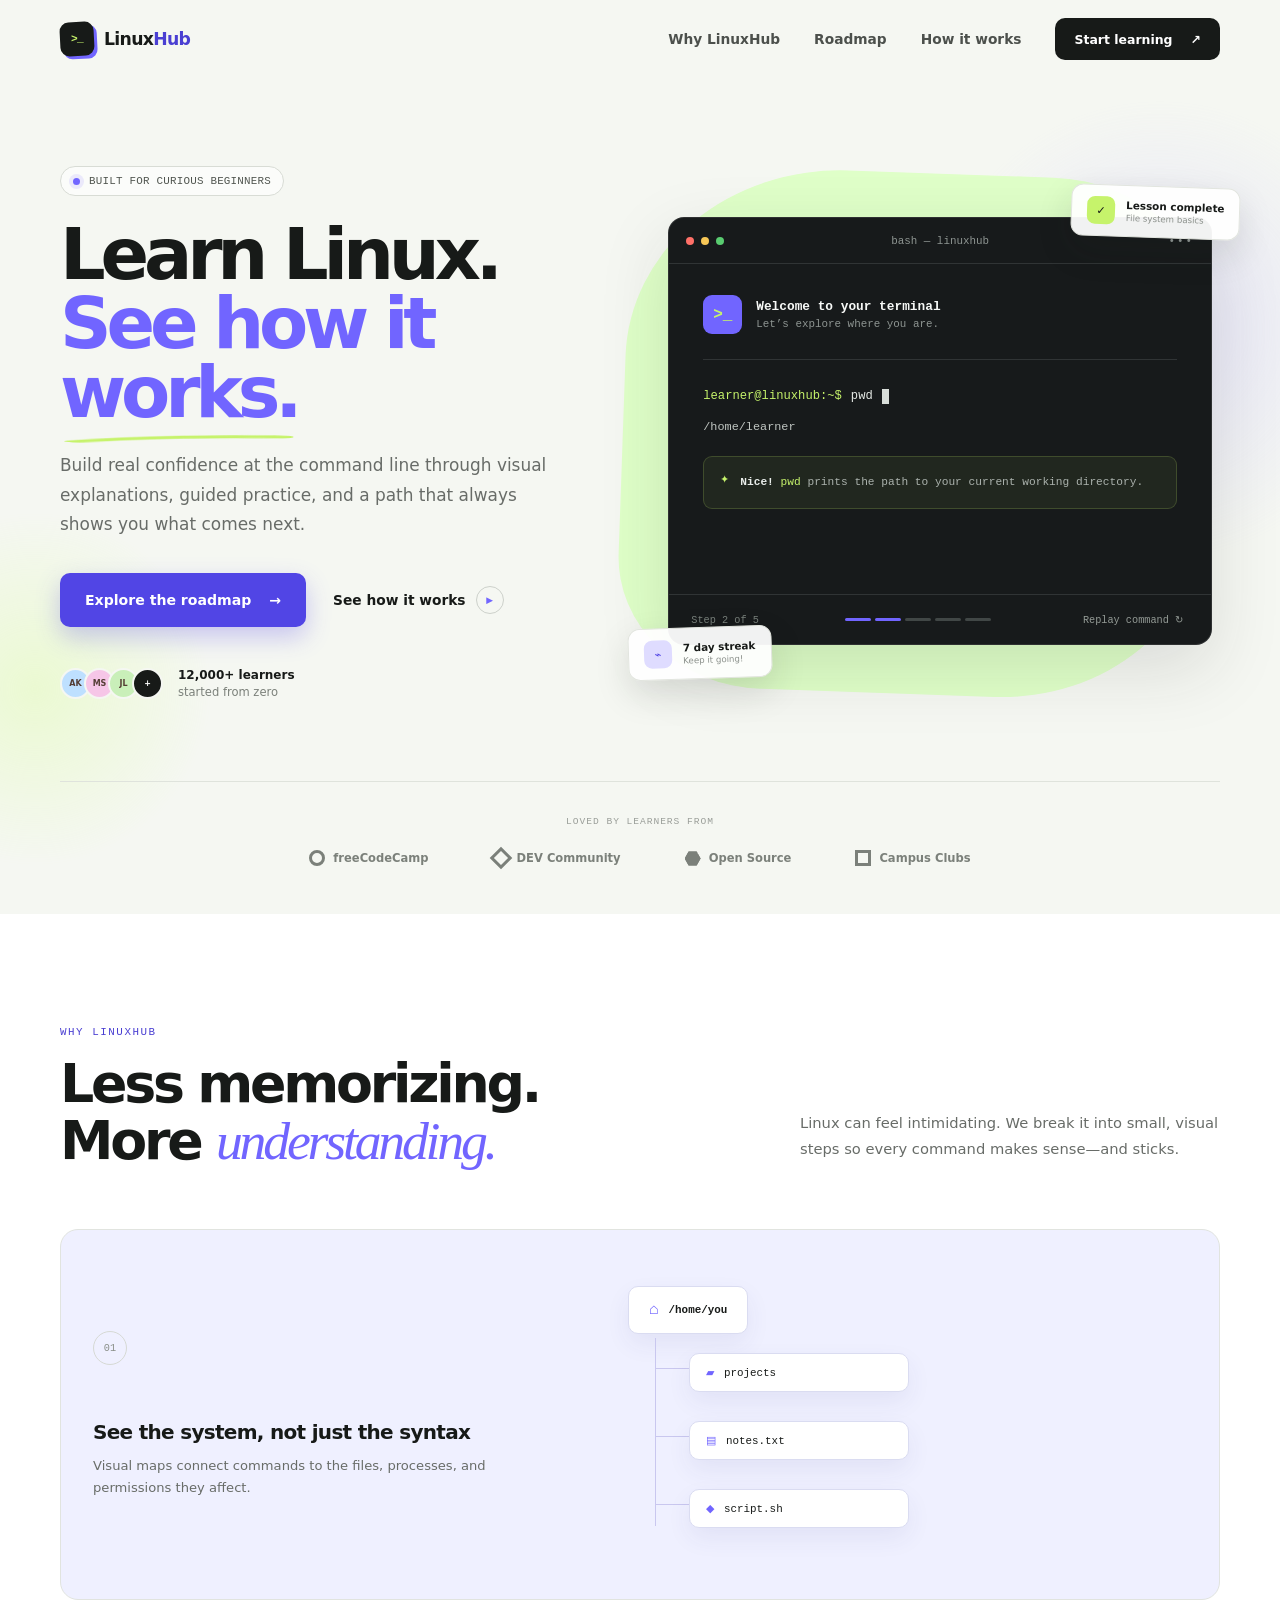
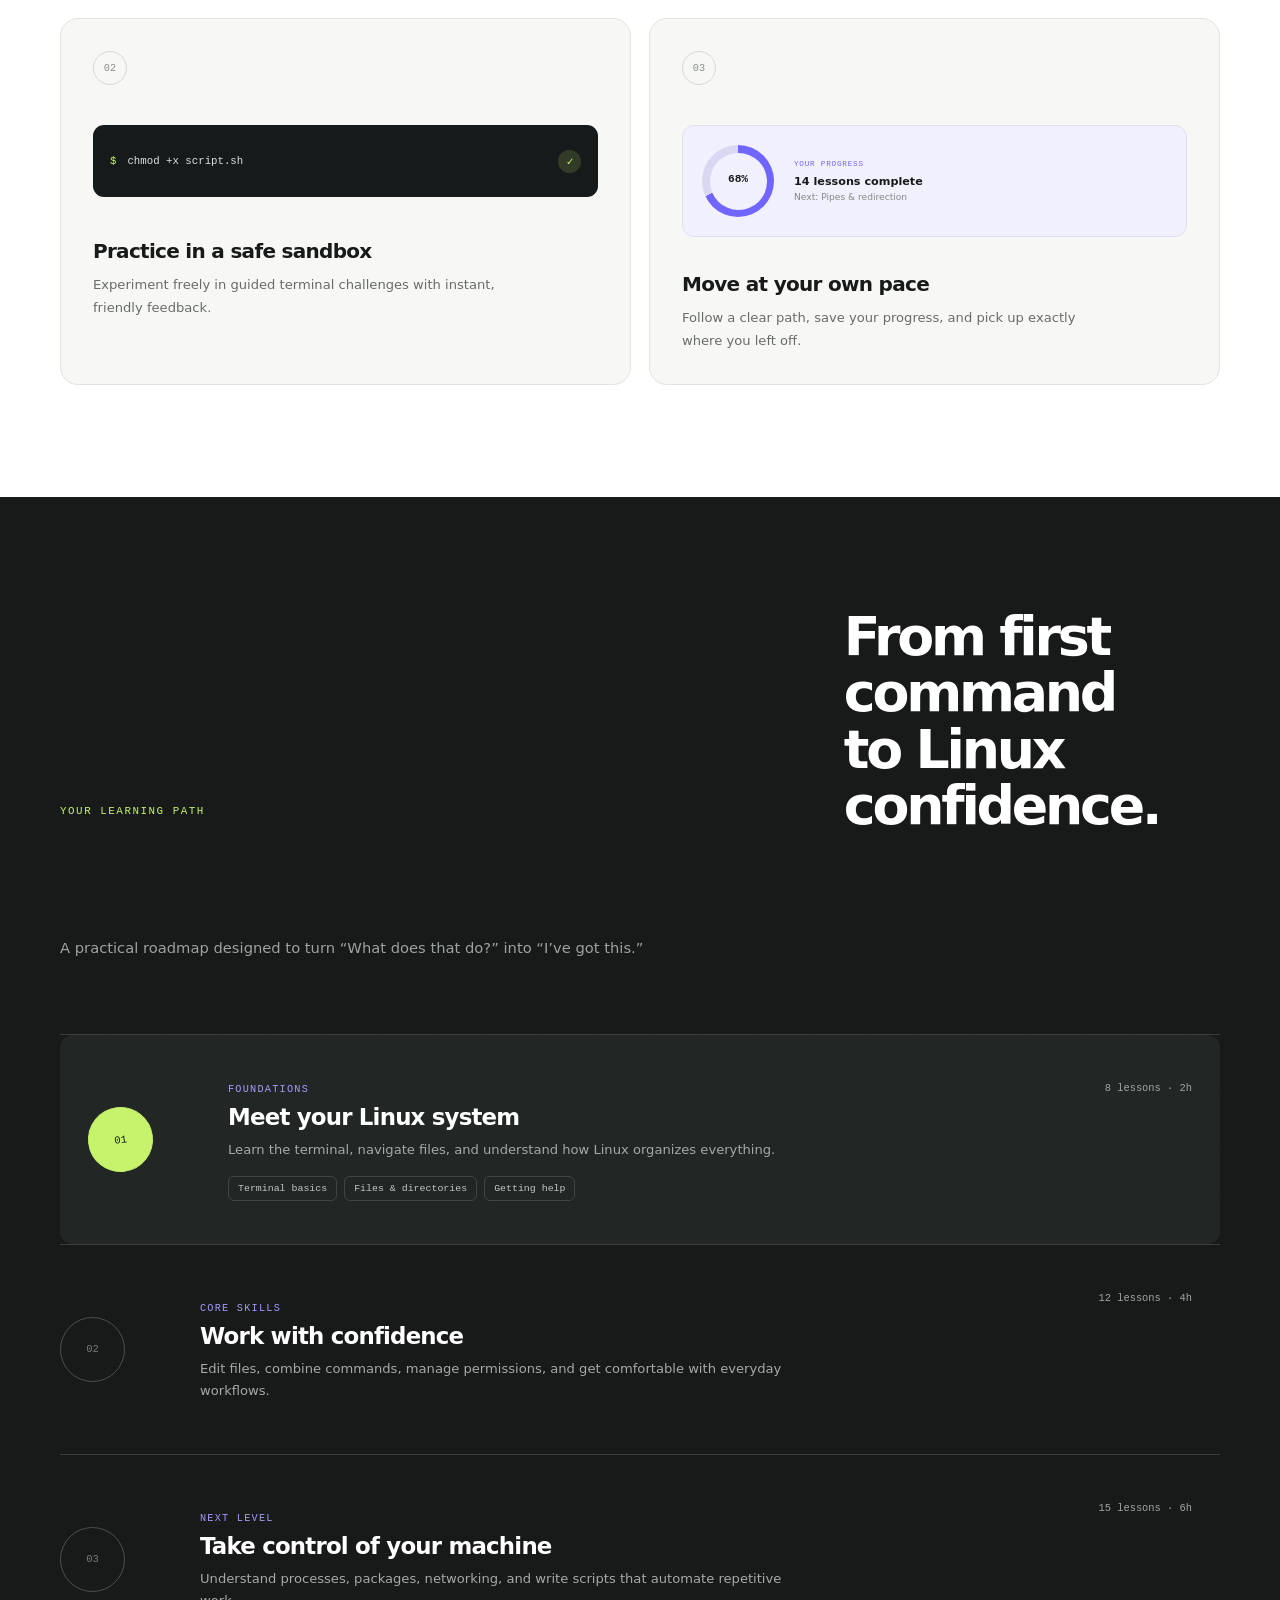
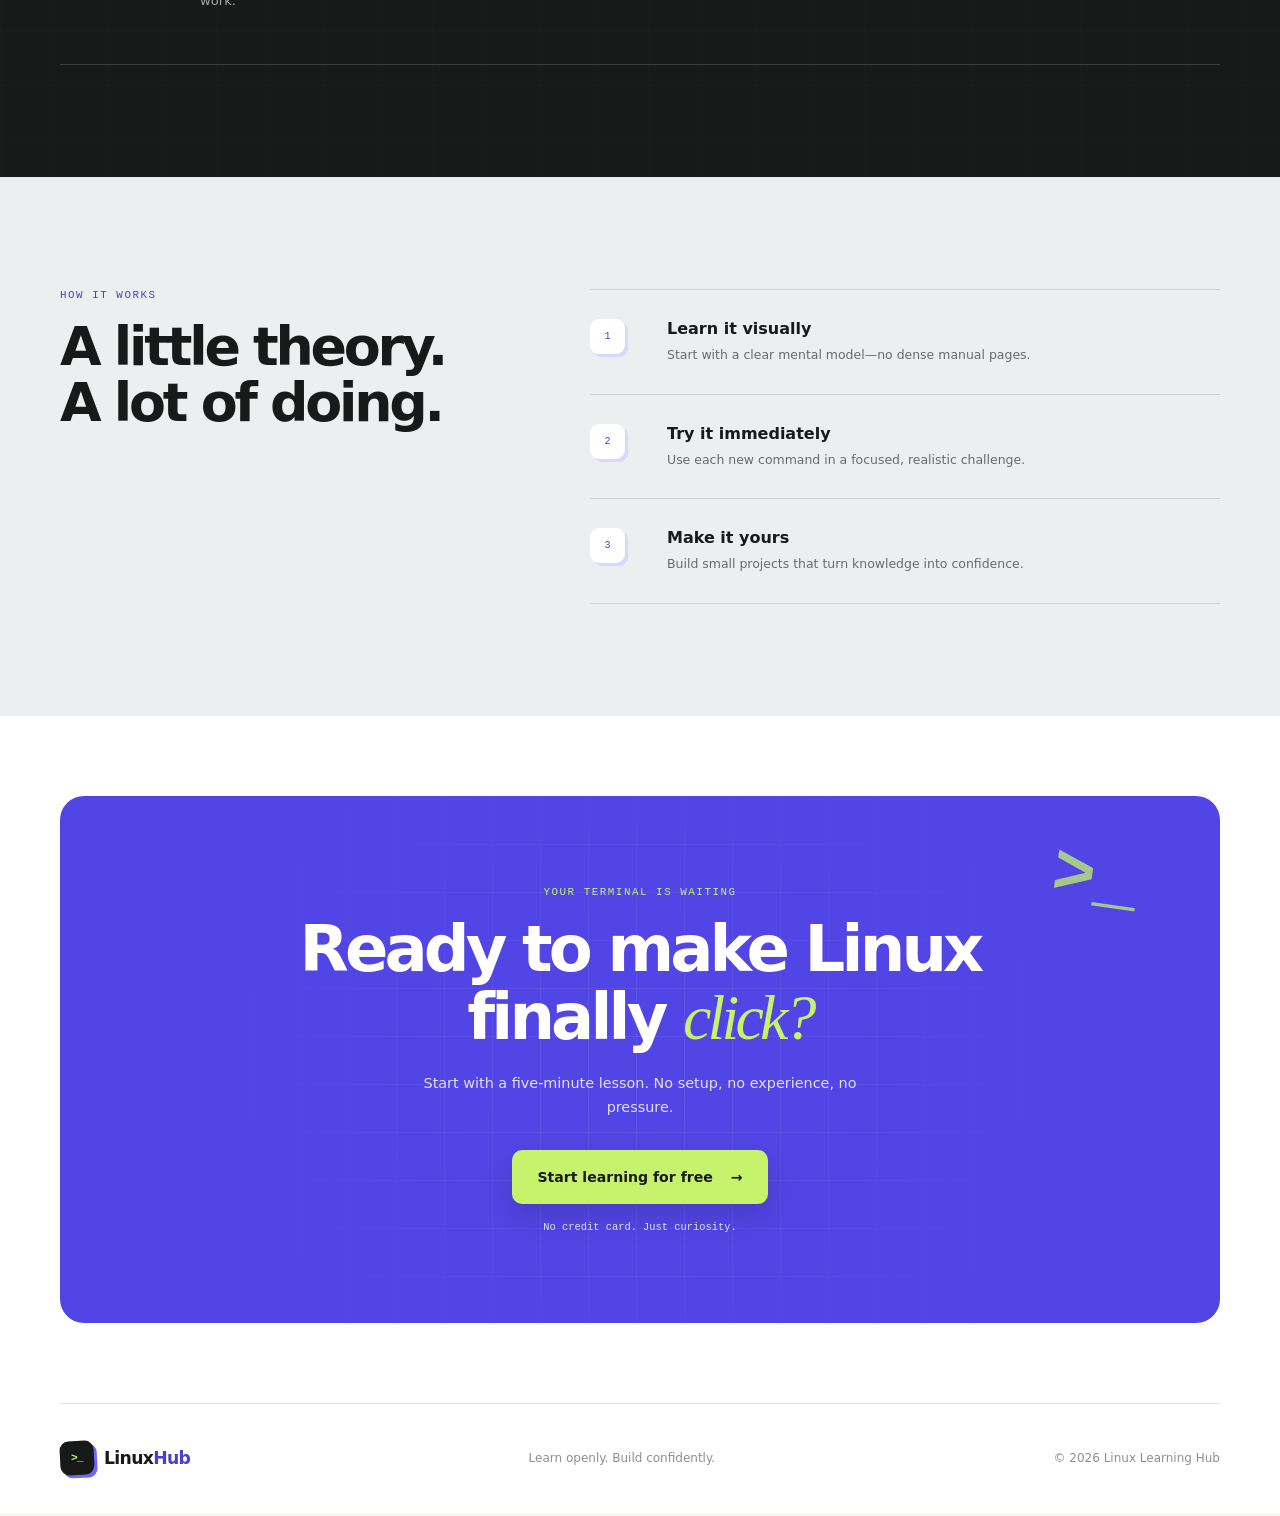
==== index.html @ 2c54fae4 "Initial landing page for Linux Learning Hub" ====
<!doctype html>
<html lang="en">
  <head>
    <meta charset="UTF-8" />
    <meta name="viewport" content="width=device-width, initial-scale=1.0" />
    <meta
      name="description"
      content="Linux Learning Hub makes Linux approachable with visual lessons, guided practice, and a clear learning roadmap."
    />
    <meta name="theme-color" content="#f4f6f2" />
    <title>Linux Learning Hub — Learn Linux by doing</title>
    <link rel="stylesheet" href="styles.css" />
    <script src="script.js" defer></script>
  </head>
  <body>
    <a class="skip-link" href="#main-content">Skip to content</a>

    <header class="site-header" data-header>
      <div class="container nav-wrap">
        <a class="brand" href="index.html" aria-label="Linux Learning Hub home">
          <span class="brand-mark" aria-hidden="true">
            <span>&gt;_</span>
          </span>
          <span>Linux<span class="brand-accent">Hub</span></span>
        </a>

        <button
          class="menu-toggle"
          type="button"
          aria-expanded="false"
          aria-controls="primary-navigation"
          aria-label="Open navigation"
          data-menu-toggle
        >
          <span></span>
          <span></span>
        </button>

        <nav
          class="primary-nav"
          id="primary-navigation"
          aria-label="Primary navigation"
          data-nav
        >
          <a href="#features">Why LinuxHub</a>
          <a href="#roadmap">Roadmap</a>
          <a href="#about">How it works</a>
          <a class="button button-small button-dark" href="#get-started">
            Start learning
            <span aria-hidden="true">↗</span>
          </a>
        </nav>
      </div>
    </header>

    <main id="main-content" tabindex="-1">
      <section class="hero section" aria-labelledby="hero-title">
        <div class="hero-orb hero-orb-one" aria-hidden="true"></div>
        <div class="hero-orb hero-orb-two" aria-hidden="true"></div>

        <div class="container hero-grid">
          <div class="hero-copy reveal">
            <div class="eyebrow">
              <span class="eyebrow-dot"></span>
              Built for curious beginners
            </div>
            <h1 id="hero-title">
              Learn Linux.<br /><span>See how it works.</span>
            </h1>
            <p class="hero-lead">
              Build real confidence at the command line through visual
              explanations, guided practice, and a path that always shows you
              what comes next.
            </p>
            <div class="hero-actions">
              <a class="button button-primary" href="#roadmap">
                Explore the roadmap
                <span aria-hidden="true">→</span>
              </a>
              <a class="text-link" href="#features">
                See how it works
                <span class="play-icon" aria-hidden="true">▶</span>
              </a>
            </div>
            <div class="hero-proof">
              <div class="avatar-stack" aria-hidden="true">
                <span>AK</span><span>MS</span><span>JL</span><span>+</span>
              </div>
              <p><strong>12,000+ learners</strong><br />started from zero</p>
            </div>
          </div>

          <div
            class="terminal-stage reveal reveal-delay"
            role="region"
            aria-labelledby="terminal-title"
          >
            <div class="floating-tag floating-tag-top" aria-hidden="true">
              <span class="tag-icon">✓</span>
              <span><strong>Lesson complete</strong><small>File system basics</small></span>
            </div>

            <div class="terminal-card">
              <div class="terminal-bar">
                <div class="terminal-dots" aria-hidden="true">
                  <span></span><span></span><span></span>
                </div>
                <span>bash — linuxhub</span>
                <span class="terminal-menu" aria-hidden="true">•••</span>
              </div>
              <div class="terminal-body">
                <div class="terminal-intro">
                  <span class="mini-logo" aria-hidden="true">&gt;_</span>
                  <div>
                    <strong id="terminal-title">Welcome to your terminal</strong>
                    <small>Let’s explore where you are.</small>
                  </div>
                </div>
                <div class="command-row">
                  <code class="prompt">learner@linuxhub:~$</code>
                  <code class="typed-command" data-command>pwd</code>
                  <span class="cursor" aria-hidden="true"></span>
                </div>
                <samp
                  class="command-output"
                  role="status"
                  aria-live="polite"
                  aria-atomic="true"
                  data-output
                >
                  /home/learner
                </samp>
                <div class="terminal-note">
                  <span aria-hidden="true">✦</span>
                  <p>
                    <strong>Nice!</strong> <code>pwd</code> prints the path to
                    your current working directory.
                  </p>
                </div>
              </div>
              <div class="terminal-footer">
                <span>Step 2 of 5</span>
                <div
                  class="step-progress"
                  role="progressbar"
                  aria-label="Lesson progress"
                  aria-valuemin="0"
                  aria-valuemax="5"
                  aria-valuenow="2"
                  aria-valuetext="Step 2 of 5"
                >
                  <span aria-hidden="true"></span>
                  <span aria-hidden="true"></span>
                  <i aria-hidden="true"></i>
                  <i aria-hidden="true"></i>
                  <i aria-hidden="true"></i>
                </div>
                <button type="button" data-try-command>
                  Replay command <span aria-hidden="true">↻</span>
                </button>
              </div>
            </div>

            <div class="floating-tag floating-tag-bottom" aria-hidden="true">
              <span class="tag-icon tag-icon-purple">⌁</span>
              <span><strong>7 day streak</strong><small>Keep it going!</small></span>
            </div>
          </div>
        </div>

        <div class="container trust-bar reveal">
          <p>Loved by learners from</p>
          <ul class="trust-logos" aria-label="Learner communities">
            <li><i class="logo-shape circle" aria-hidden="true"></i>freeCodeCamp</li>
            <li><i class="logo-shape diamond" aria-hidden="true"></i>DEV Community</li>
            <li><i class="logo-shape hex" aria-hidden="true"></i>Open Source</li>
            <li><i class="logo-shape square" aria-hidden="true"></i>Campus Clubs</li>
          </ul>
        </div>
      </section>

      <section
        class="section features"
        id="features"
        aria-labelledby="features-title"
      >
        <div class="container">
          <div class="section-heading reveal">
            <div>
              <span class="kicker">WHY LINUXHUB</span>
              <h2 id="features-title">
                Less memorizing.<br />More <em>understanding.</em>
              </h2>
            </div>
            <p>
              Linux can feel intimidating. We break it into small, visual steps
              so every command makes sense—and sticks.
            </p>
          </div>

          <div class="feature-grid">
            <article class="feature-card feature-card-wide reveal">
              <div class="feature-copy">
                <span class="feature-number" aria-hidden="true">01</span>
                <h3>See the system, not just the syntax</h3>
                <p>
                  Visual maps connect commands to the files, processes, and
                  permissions they affect.
                </p>
              </div>
              <div class="file-visual" aria-hidden="true">
                <div class="folder-root">
                  <span class="folder-icon">⌂</span>
                  <strong>/home/you</strong>
                </div>
                <div class="tree-line"></div>
                <div class="file-row file-row-one"><span>▰</span> projects</div>
                <div class="file-row file-row-two"><span>▤</span> notes.txt</div>
                <div class="file-row file-row-three"><span>◆</span> script.sh</div>
              </div>
            </article>

            <article class="feature-card reveal">
              <span class="feature-number" aria-hidden="true">02</span>
              <div class="practice-visual" aria-hidden="true">
                <span class="practice-prompt">$</span>
                <span>chmod +x script.sh</span>
                <i>✓</i>
              </div>
              <h3>Practice in a safe sandbox</h3>
              <p>
                Experiment freely in guided terminal challenges with instant,
                friendly feedback.
              </p>
            </article>

            <article class="feature-card reveal">
              <span class="feature-number" aria-hidden="true">03</span>
              <div class="progress-visual" aria-hidden="true">
                <div class="progress-ring"><strong>68%</strong></div>
                <div>
                  <span>YOUR PROGRESS</span>
                  <strong>14 lessons complete</strong>
                  <small>Next: Pipes &amp; redirection</small>
                </div>
              </div>
              <h3>Move at your own pace</h3>
              <p>
                Follow a clear path, save your progress, and pick up exactly
                where you left off.
              </p>
            </article>
          </div>
        </div>
      </section>

      <section
        class="section roadmap"
        id="roadmap"
        aria-labelledby="roadmap-title"
      >
        <div class="container">
          <div class="roadmap-heading reveal">
            <span class="kicker">YOUR LEARNING PATH</span>
            <h2 id="roadmap-title">
              From first command<br />to Linux confidence.
            </h2>
            <p>
              A practical roadmap designed to turn “What does that do?” into
              “I’ve got this.”
            </p>
          </div>

          <ol class="roadmap-list">
            <li class="roadmap-item is-active reveal">
              <div class="roadmap-marker" aria-hidden="true"><span>01</span></div>
              <div class="roadmap-content">
                <span class="level-tag">FOUNDATIONS</span>
                <h3>
                  <button
                    class="roadmap-toggle"
                    type="button"
                    aria-expanded="true"
                    aria-controls="roadmap-topics-1"
                  >
                    Meet your Linux system
                  </button>
                </h3>
                <p>
                  Learn the terminal, navigate files, and understand how Linux
                  organizes everything.
                </p>
                <ul class="topic-list" id="roadmap-topics-1">
                  <li>Terminal basics</li>
                  <li>Files &amp; directories</li>
                  <li>Getting help</li>
                </ul>
              </div>
              <span class="roadmap-time">8 lessons · 2h</span>
            </li>

            <li class="roadmap-item reveal">
              <div class="roadmap-marker" aria-hidden="true"><span>02</span></div>
              <div class="roadmap-content">
                <span class="level-tag">CORE SKILLS</span>
                <h3>
                  <button
                    class="roadmap-toggle"
                    type="button"
                    aria-expanded="false"
                    aria-controls="roadmap-topics-2"
                  >
                    Work with confidence
                  </button>
                </h3>
                <p>
                  Edit files, combine commands, manage permissions, and get
                  comfortable with everyday workflows.
                </p>
                <ul class="topic-list" id="roadmap-topics-2" hidden>
                  <li>Text processing</li>
                  <li>Pipes &amp; redirects</li>
                  <li>Permissions</li>
                </ul>
              </div>
              <span class="roadmap-time">12 lessons · 4h</span>
            </li>

            <li class="roadmap-item reveal">
              <div class="roadmap-marker" aria-hidden="true"><span>03</span></div>
              <div class="roadmap-content">
                <span class="level-tag">NEXT LEVEL</span>
                <h3>
                  <button
                    class="roadmap-toggle"
                    type="button"
                    aria-expanded="false"
                    aria-controls="roadmap-topics-3"
                  >
                    Take control of your machine
                  </button>
                </h3>
                <p>
                  Understand processes, packages, networking, and write scripts
                  that automate repetitive work.
                </p>
                <ul class="topic-list" id="roadmap-topics-3" hidden>
                  <li>Processes</li>
                  <li>Networking</li>
                  <li>Shell scripting</li>
                </ul>
              </div>
              <span class="roadmap-time">15 lessons · 6h</span>
            </li>
          </ol>
        </div>
      </section>

      <section
        class="section about"
        id="about"
        aria-labelledby="about-title"
      >
        <div class="container about-grid">
          <div class="about-copy reveal">
            <span class="kicker">HOW IT WORKS</span>
            <h2 id="about-title">A little theory.<br />A lot of doing.</h2>
          </div>
          <ol class="process-list">
            <li class="process-step reveal">
              <span aria-hidden="true">1</span>
              <div>
                <h3>Learn it visually</h3>
                <p>Start with a clear mental model—no dense manual pages.</p>
              </div>
            </li>
            <li class="process-step reveal">
              <span aria-hidden="true">2</span>
              <div>
                <h3>Try it immediately</h3>
                <p>Use each new command in a focused, realistic challenge.</p>
              </div>
            </li>
            <li class="process-step reveal">
              <span aria-hidden="true">3</span>
              <div>
                <h3>Make it yours</h3>
                <p>Build small projects that turn knowledge into confidence.</p>
              </div>
            </li>
          </ol>
        </div>
      </section>

      <section
        class="section cta-section"
        id="get-started"
        aria-labelledby="cta-title"
      >
        <div class="container">
          <div class="cta-card reveal">
            <div class="cta-grid" aria-hidden="true"></div>
            <div class="cta-prompt" aria-hidden="true">&gt;_</div>
            <span class="kicker kicker-light">YOUR TERMINAL IS WAITING</span>
            <h2 id="cta-title">
              Ready to make Linux<br />finally <em>click?</em>
            </h2>
            <p>
              Start with a five-minute lesson. No setup, no experience, no
              pressure.
            </p>
            <a class="button button-light" href="#roadmap">
              Start learning for free
              <span aria-hidden="true">→</span>
            </a>
            <small>No credit card. Just curiosity.</small>
          </div>
        </div>
      </section>
    </main>

    <footer class="site-footer">
      <div class="container footer-inner">
        <a class="brand" href="index.html" aria-label="Linux Learning Hub home">
          <span class="brand-mark" aria-hidden="true"><span>&gt;_</span></span>
          <span>Linux<span class="brand-accent">Hub</span></span>
        </a>
        <p>Learn openly. Build confidently.</p>
        <p>© <time data-year></time> Linux Learning Hub</p>
      </div>
    </footer>
  </body>
</html>
---- styles.css ----
:root {
  --ink: #171a18;
  --muted: #686c68;
  --paper: #f5f7f2;
  --white: #ffffff;
  --line: #dfe3dc;
  --purple: #7165ff;
  --purple-dark: #5145e5;
  --purple-hover: #4034c9;
  --purple-text: #4a3fd2;
  --purple-light: #a39cff;
  --lime: #c6f36b;
  --mint: #dfffc8;
  --terminal: #171a1b;
  --mono: "SFMono-Regular", "Cascadia Code", Consolas, monospace;
  --sans: Inter, "Avenir Next", system-ui, -apple-system, BlinkMacSystemFont, "Segoe UI", sans-serif;
  --shadow: 0 24px 70px rgba(37, 42, 38, 0.13);
}

* {
  box-sizing: border-box;
}

html {
  scroll-behavior: smooth;
}

section[id] {
  scroll-margin-top: 88px;
}

#main-content {
  scroll-margin-top: 88px;
}

body {
  margin: 0;
  color: var(--ink);
  background: var(--paper);
  font-family: var(--sans);
  -webkit-font-smoothing: antialiased;
}

body.menu-open {
  overflow: hidden;
}

a {
  color: inherit;
  text-decoration: none;
}

button,
a {
  -webkit-tap-highlight-color: transparent;
}

button {
  font: inherit;
}

:where(a, button):focus-visible {
  outline: 3px solid rgba(81, 69, 229, 0.42);
  outline-offset: 4px;
}

.skip-link {
  position: fixed;
  z-index: 100;
  top: -4rem;
  left: 1rem;
  padding: 0.75rem 1rem;
  border-radius: 0.5rem;
  background: var(--ink);
  color: var(--white);
  transition: top 0.2s ease;
}

.skip-link:focus {
  top: 1rem;
}

.container {
  width: min(1160px, calc(100% - 48px));
  margin-inline: auto;
}

.section {
  position: relative;
  padding: 112px 0;
}

.site-header {
  position: fixed;
  z-index: 50;
  top: 0;
  right: 0;
  left: 0;
  border-bottom: 1px solid transparent;
  transition:
    background 0.25s ease,
    border-color 0.25s ease,
    box-shadow 0.25s ease;
}

.site-header.is-scrolled {
  border-color: rgba(23, 26, 24, 0.08);
  background: rgba(245, 247, 242, 0.88);
  box-shadow: 0 8px 30px rgba(24, 28, 25, 0.05);
  backdrop-filter: blur(16px);
}

.nav-wrap {
  display: flex;
  align-items: center;
  justify-content: space-between;
  min-height: 78px;
}

.brand {
  display: inline-flex;
  align-items: center;
  gap: 10px;
  font-size: 1.08rem;
  font-weight: 800;
  letter-spacing: -0.04em;
}

.brand-mark {
  display: grid;
  width: 34px;
  height: 34px;
  place-items: center;
  transform: rotate(-3deg);
  border-radius: 9px;
  background: var(--ink);
  color: var(--lime);
  font-family: var(--mono);
  font-size: 0.7rem;
  box-shadow: 3px 3px 0 var(--purple);
}

.brand-mark span {
  transform: rotate(3deg);
}

.brand-accent {
  color: var(--purple-text);
}

.primary-nav {
  display: flex;
  align-items: center;
  gap: 34px;
  color: #4c504c;
  font-size: 0.86rem;
  font-weight: 600;
}

.primary-nav > a:not(.button) {
  position: relative;
  padding-block: 12px;
}

.primary-nav > a:not(.button)::after {
  position: absolute;
  right: 0;
  bottom: -7px;
  left: 0;
  height: 2px;
  transform: scaleX(0);
  background: var(--purple);
  content: "";
  transition: transform 0.2s ease;
}

.primary-nav > a:hover::after,
.primary-nav > a:focus-visible::after {
  transform: scaleX(1);
}

.button {
  display: inline-flex;
  align-items: center;
  justify-content: center;
  gap: 18px;
  min-height: 54px;
  padding: 0 24px;
  border: 1px solid transparent;
  border-radius: 10px;
  font-size: 0.88rem;
  font-weight: 700;
  transition:
    transform 0.2s ease,
    box-shadow 0.2s ease,
    background 0.2s ease;
}

.button:hover {
  transform: translateY(-2px);
}

.button-small {
  min-height: 42px;
  padding-inline: 18px;
  font-size: 0.78rem;
}

.button-dark {
  background: var(--ink);
  color: var(--white);
}

.button-dark:hover {
  box-shadow: 0 10px 22px rgba(23, 26, 24, 0.2);
}

.menu-toggle {
  display: none;
}

.hero {
  min-height: 820px;
  overflow: hidden;
  padding-top: 166px;
  padding-bottom: 48px;
}

.hero::before {
  position: absolute;
  inset: 0;
  opacity: 0.45;
  background-image: radial-gradient(rgba(23, 26, 24, 0.12) 0.6px, transparent 0.6px);
  background-size: 18px 18px;
  mask-image: linear-gradient(to bottom, black, transparent 78%);
  content: "";
  pointer-events: none;
}

.hero-orb {
  position: absolute;
  border-radius: 999px;
  filter: blur(1px);
  pointer-events: none;
}

.hero-orb-one {
  top: 90px;
  right: -120px;
  width: 480px;
  height: 480px;
  opacity: 0.35;
  background: radial-gradient(circle, #c9c3ff, transparent 68%);
}

.hero-orb-two {
  bottom: 40px;
  left: -150px;
  width: 370px;
  height: 370px;
  opacity: 0.32;
  background: radial-gradient(circle, #d6ff8f, transparent 68%);
}

.hero-grid {
  display: grid;
  position: relative;
  z-index: 1;
  grid-template-columns: 0.9fr 1.1fr;
  align-items: center;
  gap: 75px;
}

.eyebrow {
  display: inline-flex;
  align-items: center;
  gap: 9px;
  padding: 8px 12px;
  border: 1px solid #d8dcd5;
  border-radius: 999px;
  background: rgba(255, 255, 255, 0.62);
  color: #515650;
  font-family: var(--mono);
  font-size: 0.68rem;
  letter-spacing: 0.02em;
  text-transform: uppercase;
}

.eyebrow-dot {
  width: 7px;
  height: 7px;
  border-radius: 50%;
  background: var(--purple);
  box-shadow: 0 0 0 4px rgba(113, 101, 255, 0.12);
}

h1,
h2,
h3,
p {
  margin-top: 0;
}

h1 {
  max-width: 650px;
  margin: 24px 0 25px;
  font-size: clamp(3.3rem, 5.6vw, 5.65rem);
  font-weight: 800;
  line-height: 0.96;
  letter-spacing: -0.072em;
}

h1 span {
  position: relative;
  color: var(--purple);
}

h1 span::after {
  position: absolute;
  right: 3px;
  bottom: -9px;
  left: 4px;
  height: 8px;
  transform: rotate(-1deg);
  border-radius: 50%;
  background: url("data:image/svg+xml,%3Csvg width='400' height='10' viewBox='0 0 400 10' xmlns='http://www.w3.org/2000/svg'%3E%3Cpath d='M2 7C110 1 265 1 398 5' stroke='%23c6f36b' stroke-width='5' fill='none' stroke-linecap='round'/%3E%3C/svg%3E")
    center / 100% 100% no-repeat;
  content: "";
}

.hero-lead {
  max-width: 555px;
  color: var(--muted);
  font-size: 1.06rem;
  line-height: 1.72;
}

.hero-actions {
  display: flex;
  align-items: center;
  gap: 27px;
  margin-top: 34px;
}

.button-primary {
  background: var(--purple-dark);
  color: var(--white);
  box-shadow: 0 10px 25px rgba(81, 69, 229, 0.28);
}

.button-primary:hover {
  background: var(--purple-hover);
  box-shadow: 0 15px 32px rgba(81, 69, 229, 0.34);
}

.text-link {
  display: inline-flex;
  align-items: center;
  gap: 10px;
  min-height: 44px;
  font-size: 0.86rem;
  font-weight: 700;
}

.play-icon {
  display: grid;
  width: 28px;
  height: 28px;
  place-items: center;
  border: 1px solid #cdd1cb;
  border-radius: 50%;
  color: var(--purple);
  font-size: 0.55rem;
}

.hero-proof {
  display: flex;
  align-items: center;
  gap: 15px;
  margin-top: 39px;
}

.hero-proof p {
  margin: 0;
  color: #7b807a;
  font-size: 0.72rem;
  line-height: 1.5;
}

.hero-proof strong {
  color: var(--ink);
  font-size: 0.75rem;
}

.avatar-stack {
  display: flex;
}

.avatar-stack span {
  display: grid;
  width: 31px;
  height: 31px;
  place-items: center;
  margin-left: -7px;
  border: 2px solid var(--paper);
  border-radius: 50%;
  background: #ffd5bd;
  color: #543d34;
  font-size: 0.5rem;
  font-weight: 800;
}

.avatar-stack span:first-child {
  margin-left: 0;
  background: #bee0ff;
}

.avatar-stack span:nth-child(2) {
  background: #f6c6e7;
}

.avatar-stack span:nth-child(3) {
  background: #c9efb9;
}

.avatar-stack span:last-child {
  background: var(--ink);
  color: white;
}

.terminal-stage {
  position: relative;
  padding: 44px 8px 49px 45px;
}

.terminal-stage::before {
  position: absolute;
  z-index: -1;
  inset: 0 12px 0 0;
  transform: rotate(2deg);
  border-radius: 37% 28% 35% 25%;
  background: var(--mint);
  content: "";
}

.terminal-card {
  overflow: hidden;
  border: 1px solid rgba(255, 255, 255, 0.1);
  border-radius: 16px;
  background: var(--terminal);
  color: #e5e9e5;
  box-shadow: var(--shadow);
}

.terminal-bar {
  display: grid;
  grid-template-columns: 1fr auto 1fr;
  align-items: center;
  height: 46px;
  padding: 0 17px;
  border-bottom: 1px solid #303435;
  color: #8e9592;
  font-family: var(--mono);
  font-size: 0.68rem;
}

.terminal-dots {
  display: flex;
  gap: 7px;
}

.terminal-dots span {
  width: 8px;
  height: 8px;
  border-radius: 50%;
  background: #ff7068;
}

.terminal-dots span:nth-child(2) {
  background: #f7c756;
}

.terminal-dots span:nth-child(3) {
  background: #59cc70;
}

.terminal-menu {
  justify-self: end;
  letter-spacing: 2px;
}

.terminal-body {
  min-height: 330px;
  padding: 31px 34px;
  font-family: var(--mono);
}

.terminal-intro {
  display: flex;
  align-items: center;
  gap: 14px;
  padding-bottom: 25px;
  border-bottom: 1px solid #303435;
}

.mini-logo {
  display: grid;
  width: 39px;
  height: 39px;
  place-items: center;
  border-radius: 9px;
  background: var(--purple);
  color: var(--lime);
  font-weight: 700;
}

.terminal-intro strong,
.terminal-intro small {
  display: block;
}

.terminal-intro strong {
  margin-bottom: 4px;
  color: #f7f9f7;
  font-size: 0.8rem;
}

.terminal-intro small {
  color: #8e9592;
  font-size: 0.68rem;
}

.command-row {
  display: flex;
  align-items: center;
  min-height: 72px;
  gap: 9px;
  font-size: 0.76rem;
}

.prompt {
  color: var(--lime);
}

.cursor {
  width: 7px;
  height: 15px;
  background: #d8ddd9;
  animation: blink 1s steps(2, jump-none) infinite;
}

.command-output {
  display: block;
  margin: -12px 0 22px;
  color: #c0c6c2;
  font-size: 0.74rem;
}

.terminal-note {
  display: flex;
  align-items: flex-start;
  gap: 11px;
  padding: 16px;
  border: 1px solid rgba(198, 243, 107, 0.18);
  border-radius: 9px;
  background: rgba(198, 243, 107, 0.06);
  color: var(--lime);
  font-size: 0.7rem;
}

.terminal-note p {
  margin: 0;
  color: #abb2ad;
  line-height: 1.65;
}

.terminal-note strong {
  color: #e8ece9;
}

.terminal-note code {
  color: var(--lime);
  font-family: inherit;
}

.terminal-footer {
  display: flex;
  align-items: center;
  justify-content: space-between;
  min-height: 50px;
  padding: 0 22px;
  border-top: 1px solid #303435;
  color: #777f7a;
  font-family: var(--mono);
  font-size: 0.64rem;
}

.terminal-footer button {
  min-height: 44px;
  padding-inline: 6px;
  border: 0;
  background: none;
  color: #949b96;
  cursor: pointer;
  font-family: inherit;
  font-size: inherit;
}

.terminal-footer button:hover {
  color: var(--lime);
}

.terminal-footer button:disabled {
  cursor: wait;
  opacity: 0.55;
}

.step-progress {
  display: flex;
  gap: 4px;
}

.step-progress span,
.step-progress i {
  width: 26px;
  height: 3px;
  border-radius: 3px;
  background: #414746;
}

.step-progress span {
  background: var(--purple);
}

.floating-tag {
  display: flex;
  position: absolute;
  z-index: 3;
  align-items: center;
  gap: 11px;
  padding: 11px 15px;
  border: 1px solid #e2e5df;
  border-radius: 12px;
  background: rgba(255, 255, 255, 0.94);
  box-shadow: 0 14px 35px rgba(32, 36, 33, 0.13);
}

.floating-tag-top {
  top: 13px;
  right: -20px;
  transform: rotate(2deg);
}

.floating-tag-bottom {
  bottom: 15px;
  left: 5px;
  transform: rotate(-2deg);
}

.tag-icon {
  display: grid;
  width: 28px;
  height: 28px;
  place-items: center;
  border-radius: 8px;
  background: var(--lime);
  font-size: 0.7rem;
  font-weight: 800;
}

.tag-icon-purple {
  background: #dfdcff;
  color: var(--purple-dark);
}

.floating-tag strong,
.floating-tag small {
  display: block;
}

.floating-tag strong {
  margin-bottom: 2px;
  font-size: 0.65rem;
}

.floating-tag small {
  color: #8b908b;
  font-size: 0.54rem;
}

.trust-bar {
  position: relative;
  z-index: 2;
  margin-top: 80px;
  padding-top: 34px;
  border-top: 1px solid #dfe3dc;
}

.trust-bar > p {
  margin-bottom: 23px;
  color: #9a9e99;
  font-family: var(--mono);
  font-size: 0.6rem;
  letter-spacing: 0.1em;
  text-align: center;
  text-transform: uppercase;
}

.trust-logos {
  display: flex;
  align-items: center;
  justify-content: center;
  gap: clamp(30px, 5vw, 72px);
  margin: 0;
  padding: 0;
  color: #7b807a;
  font-size: 0.72rem;
  font-weight: 700;
  list-style: none;
}

.trust-logos li {
  display: flex;
  align-items: center;
  gap: 8px;
  white-space: nowrap;
}

.logo-shape {
  display: inline-block;
  width: 16px;
  height: 16px;
  border: 3px solid currentColor;
}

.circle {
  border-radius: 50%;
}

.diamond {
  transform: rotate(45deg);
}

.hex {
  clip-path: polygon(25% 6%, 75% 6%, 100% 50%, 75% 94%, 25% 94%, 0 50%);
  background: currentColor;
}

.features {
  overflow: hidden;
  background: var(--white);
}

.section-heading {
  display: grid;
  grid-template-columns: 1.1fr 0.7fr;
  align-items: end;
  gap: 80px;
  margin-bottom: 60px;
}

.kicker {
  display: block;
  margin-bottom: 18px;
  color: var(--purple-text);
  font-family: var(--mono);
  font-size: 0.68rem;
  font-weight: 500;
  letter-spacing: 0.14em;
}

h2 {
  margin-bottom: 0;
  font-size: clamp(2.5rem, 4.2vw, 4.1rem);
  font-weight: 800;
  line-height: 1.05;
  letter-spacing: -0.06em;
}

h2 em {
  color: var(--purple);
  font-family: Georgia, serif;
  font-weight: 400;
}

.section-heading > p,
.roadmap-heading > p {
  margin-bottom: 8px;
  color: var(--muted);
  font-size: 0.92rem;
  line-height: 1.75;
}

.feature-grid {
  display: grid;
  grid-template-columns: repeat(2, 1fr);
  gap: 18px;
}

.feature-card {
  position: relative;
  min-height: 335px;
  overflow: hidden;
  padding: 32px;
  border: 1px solid #e1e4df;
  border-radius: 18px;
  background: #f7f8f5;
}

.feature-card-wide {
  display: grid;
  grid-column: 1 / -1;
  grid-template-columns: 0.85fr 1.15fr;
  align-items: center;
  min-height: 360px;
  background: #eff0ff;
}

.feature-copy {
  align-self: center;
  max-width: 410px;
}

.feature-number {
  display: grid;
  width: 34px;
  height: 34px;
  place-items: center;
  margin-bottom: 60px;
  border: 1px solid #d6d9d4;
  border-radius: 50%;
  color: #8a8f89;
  font-family: var(--mono);
  font-size: 0.64rem;
}

.feature-card-wide .feature-number {
  margin-bottom: 55px;
}

.feature-card h3 {
  margin-bottom: 11px;
  font-size: 1.25rem;
  letter-spacing: -0.035em;
}

.feature-card p {
  max-width: 430px;
  margin-bottom: 0;
  color: var(--muted);
  font-size: 0.82rem;
  line-height: 1.7;
}

.file-visual {
  position: relative;
  min-height: 275px;
  margin: 20px 10px 10px 70px;
}

.folder-root,
.file-row {
  display: flex;
  position: absolute;
  align-items: center;
  gap: 10px;
  border: 1px solid #dadcf1;
  border-radius: 10px;
  background: white;
  box-shadow: 0 10px 24px rgba(61, 55, 121, 0.07);
  font-family: var(--mono);
  font-size: 0.68rem;
}

.folder-root {
  top: 4px;
  left: 0;
  padding: 14px 20px;
}

.folder-icon {
  color: var(--purple);
  font-size: 1rem;
}

.tree-line {
  position: absolute;
  top: 56px;
  bottom: 31px;
  left: 27px;
  width: 1px;
  background: #c9c7ef;
}

.tree-line::before,
.tree-line::after {
  position: absolute;
  left: 0;
  width: 35px;
  height: 1px;
  background: #c9c7ef;
  content: "";
}

.tree-line::before {
  top: 30px;
  box-shadow: 0 68px 0 #c9c7ef;
}

.tree-line::after {
  top: 166px;
}

.file-row {
  left: 61px;
  width: min(220px, calc(100% - 61px));
  padding: 12px 16px;
}

.file-row span {
  color: var(--purple);
}

.file-row-one {
  top: 71px;
}

.file-row-two {
  top: 139px;
}

.file-row-three {
  top: 207px;
}

.practice-visual {
  display: flex;
  align-items: center;
  gap: 11px;
  min-height: 72px;
  margin: -20px 0 42px;
  padding: 0 17px;
  border-radius: 11px;
  background: var(--terminal);
  color: #dce1dd;
  font-family: var(--mono);
  font-size: 0.67rem;
}

.practice-prompt {
  color: var(--lime);
}

.practice-visual i {
  display: grid;
  width: 23px;
  height: 23px;
  margin-left: auto;
  place-items: center;
  border-radius: 50%;
  background: rgba(198, 243, 107, 0.15);
  color: var(--lime);
  font-style: normal;
  font-size: 0.65rem;
}

.progress-visual {
  display: flex;
  align-items: center;
  gap: 20px;
  margin: -20px 0 35px;
  padding: 19px;
  border: 1px solid #dedfef;
  border-radius: 12px;
  background: #f1f0ff;
}

.progress-ring {
  display: grid;
  position: relative;
  width: 72px;
  height: 72px;
  flex: 0 0 auto;
  place-items: center;
  border-radius: 50%;
  background: conic-gradient(var(--purple) 0 68%, #d9d7f1 68% 100%);
}

.progress-ring::before {
  position: absolute;
  width: 57px;
  height: 57px;
  border-radius: 50%;
  background: #f1f0ff;
  content: "";
}

.progress-ring strong {
  position: relative;
  z-index: 1;
  font-family: var(--mono);
  font-size: 0.72rem;
}

.progress-visual div:last-child {
  min-width: 0;
}

.progress-visual span,
.progress-visual strong,
.progress-visual small {
  display: block;
}

.progress-visual span {
  margin-bottom: 7px;
  color: var(--purple);
  font-family: var(--mono);
  font-size: 0.48rem;
  letter-spacing: 0.1em;
}

.progress-visual strong {
  overflow: hidden;
  margin-bottom: 4px;
  font-size: 0.7rem;
  text-overflow: ellipsis;
  white-space: nowrap;
}

.progress-visual small {
  color: #858a84;
  font-size: 0.57rem;
}

.roadmap {
  background: var(--ink);
  color: var(--white);
}

.roadmap::before {
  position: absolute;
  inset: 0;
  opacity: 0.11;
  background-image:
    linear-gradient(rgba(255, 255, 255, 0.1) 1px, transparent 1px),
    linear-gradient(90deg, rgba(255, 255, 255, 0.1) 1px, transparent 1px);
  background-size: 54px 54px;
  content: "";
}

.roadmap .container {
  position: relative;
}

.roadmap-heading {
  display: grid;
  grid-template-columns: 1fr 0.55fr;
  align-items: end;
  gap: 100px;
  margin-bottom: 65px;
}

.roadmap-heading .kicker,
.kicker-light {
  color: var(--lime);
}

.roadmap-heading > p {
  color: #9da39f;
}

.roadmap-list {
  margin: 0;
  padding: 0;
  border-top: 1px solid #3b3f3c;
  list-style: none;
}

.roadmap-item {
  display: grid;
  position: relative;
  grid-template-columns: 110px 1fr auto;
  align-items: center;
  gap: 30px;
  min-height: 210px;
  padding: 34px 28px 34px 0;
  border-bottom: 1px solid #3b3f3c;
  transition: padding 0.25s ease;
}

.roadmap-item::before {
  position: absolute;
  inset: 0;
  transform: scaleX(0.98);
  border-radius: 13px;
  background: #222624;
  content: "";
  opacity: 0;
  transition:
    opacity 0.25s ease,
    transform 0.25s ease;
}

.roadmap-item.is-active {
  padding-right: 28px;
  padding-left: 28px;
}

.roadmap-item.is-active::before {
  transform: scaleX(1);
  opacity: 1;
}

.roadmap-item > * {
  position: relative;
  z-index: 1;
}

.roadmap-marker {
  display: grid;
  width: 65px;
  height: 65px;
  place-items: center;
  border: 1px solid #4b504d;
  border-radius: 50%;
  color: #757c77;
  font-family: var(--mono);
  font-size: 0.66rem;
  transition:
    background 0.25s ease,
    color 0.25s ease,
    transform 0.25s ease;
}

.is-active .roadmap-marker {
  transform: rotate(-7deg);
  border-color: var(--lime);
  background: var(--lime);
  color: var(--ink);
}

.level-tag {
  color: var(--purple-light);
  font-family: var(--mono);
  font-size: 0.64rem;
  letter-spacing: 0.12em;
}

.roadmap-content h3 {
  margin: 8px 0 9px;
  font-size: 1.43rem;
  letter-spacing: -0.035em;
}

.roadmap-toggle {
  position: static;
  padding: 0;
  border: 0;
  background: none;
  color: inherit;
  cursor: pointer;
  font: inherit;
  letter-spacing: inherit;
  text-align: left;
}

.roadmap-toggle::after {
  position: absolute;
  z-index: 2;
  inset: 0;
  border-radius: 13px;
  content: "";
}

.roadmap-item:focus-within {
  outline: 3px solid rgba(198, 243, 107, 0.45);
  outline-offset: 4px;
}

.roadmap-toggle:focus-visible {
  outline: none;
}

.roadmap-content p {
  max-width: 590px;
  margin: 0;
  color: #a4aaa6;
  font-size: 0.82rem;
  line-height: 1.65;
}

.topic-list {
  display: flex;
  gap: 7px;
  flex-wrap: wrap;
  margin-top: 16px;
  margin-bottom: 0;
  padding: 0;
  list-style: none;
}

.topic-list[hidden] {
  display: none;
}

.topic-list li {
  padding: 6px 9px;
  border: 1px solid #414643;
  border-radius: 6px;
  color: #c1c7c3;
  font-family: var(--mono);
  font-size: 0.62rem;
}

.roadmap-time {
  align-self: start;
  margin-top: 13px;
  color: #a1a8a3;
  font-family: var(--mono);
  font-size: 0.65rem;
  white-space: nowrap;
}

.about {
  background: #eceef0;
}

.about-grid {
  display: grid;
  grid-template-columns: 0.8fr 1.2fr;
  gap: 110px;
}

.process-list {
  margin: 0;
  padding: 0;
  border-top: 1px solid #cfd3cf;
  list-style: none;
}

.process-step {
  display: grid;
  grid-template-columns: 55px 1fr;
  gap: 22px;
  padding: 29px 0;
  border-bottom: 1px solid #cfd3cf;
}

.process-step > span {
  display: grid;
  width: 35px;
  height: 35px;
  place-items: center;
  border-radius: 9px;
  background: white;
  color: var(--purple-text);
  font-family: var(--mono);
  font-size: 0.63rem;
  box-shadow: 3px 3px 0 #d9d6ff;
}

.process-step h3 {
  margin: 0 0 7px;
  font-size: 1rem;
}

.process-step p {
  margin: 0;
  color: var(--muted);
  font-size: 0.78rem;
  line-height: 1.6;
}

.cta-section {
  padding: 80px 0;
  background: var(--white);
}

.cta-card {
  position: relative;
  overflow: hidden;
  padding: 90px 40px;
  border-radius: 24px;
  background: var(--purple-dark);
  color: var(--white);
  text-align: center;
}

.cta-grid {
  position: absolute;
  inset: 0;
  opacity: 0.14;
  background-image:
    linear-gradient(rgba(255, 255, 255, 0.5) 1px, transparent 1px),
    linear-gradient(90deg, rgba(255, 255, 255, 0.5) 1px, transparent 1px);
  background-size: 48px 48px;
  mask-image: radial-gradient(circle at center, black, transparent 72%);
}

.cta-card > *:not(.cta-grid, .cta-prompt) {
  position: relative;
  z-index: 1;
}

.cta-prompt {
  position: absolute;
  top: 42px;
  right: 7%;
  transform: rotate(8deg);
  color: rgba(198, 243, 107, 0.75);
  font-family: var(--mono);
  font-size: 4.5rem;
  font-weight: 700;
}

.cta-card h2 {
  margin-bottom: 20px;
  font-size: clamp(2.5rem, 5vw, 4.8rem);
}

.cta-card h2 em {
  color: var(--lime);
}

.cta-card p {
  max-width: 500px;
  margin: 0 auto 30px;
  color: #e1dfff;
  font-size: 0.9rem;
  line-height: 1.7;
}

.button-light {
  background: var(--lime);
  color: var(--ink);
  box-shadow: 0 12px 28px rgba(34, 31, 76, 0.2);
}

.button-light:hover {
  background: #d2ff77;
}

.cta-card small {
  display: block;
  margin-top: 17px;
  color: #e1dfff;
  font-family: var(--mono);
  font-size: 0.65rem;
}

.site-footer {
  background: var(--white);
}

.footer-inner {
  display: flex;
  align-items: center;
  justify-content: space-between;
  min-height: 110px;
  border-top: 1px solid var(--line);
}

.footer-inner p {
  margin: 0;
  color: #8c918c;
  font-size: 0.75rem;
}

.reveal.is-pending {
  transform: translateY(24px);
  opacity: 0;
  transition:
    transform 0.75s cubic-bezier(0.2, 0.7, 0.2, 1),
    opacity 0.75s ease;
}

.reveal.is-pending.is-visible {
  transform: translateY(0);
  opacity: 1;
}

.reveal-delay {
  transition-delay: 0.15s;
}

@keyframes blink {
  50% {
    opacity: 0;
  }
}

@media (max-width: 980px) {
  .hero {
    padding-top: 145px;
  }

  .hero-grid {
    grid-template-columns: 1fr;
    gap: 35px;
  }

  .hero-copy {
    max-width: 690px;
  }

  .terminal-stage {
    width: min(690px, 100%);
    margin-inline: auto;
  }

  .trust-logos {
    flex-wrap: wrap;
  }

  .section-heading,
  .roadmap-heading {
    grid-template-columns: 1fr;
    gap: 28px;
  }

  .section-heading > p,
  .roadmap-heading > p {
    max-width: 600px;
  }

  .about-grid {
    grid-template-columns: 1fr;
    gap: 55px;
  }
}

@media (max-width: 760px) {
  .container {
    width: min(600px, calc(100% - 32px));
  }

  .section {
    padding: 82px 0;
  }

  .nav-wrap {
    min-height: 68px;
  }

  .nav-wrap > .brand {
    position: relative;
    z-index: 2;
  }

  .menu-toggle {
    display: none;
    z-index: 2;
    width: 42px;
    height: 42px;
    flex-direction: column;
    align-items: center;
    justify-content: center;
    gap: 6px;
    border: 0;
    border-radius: 9px;
    background: var(--ink);
    cursor: pointer;
  }

  .js .menu-toggle {
    display: flex;
  }

  .menu-toggle span {
    width: 18px;
    height: 2px;
    background: white;
    transition: transform 0.2s ease;
  }

  .menu-toggle[aria-expanded="true"] span:first-child {
    transform: translateY(4px) rotate(45deg);
  }

  .menu-toggle[aria-expanded="true"] span:last-child {
    transform: translateY(-4px) rotate(-45deg);
  }

  .js .primary-nav {
    display: flex;
    position: fixed;
    z-index: 1;
    inset: 0;
    transform: translateY(-100%);
    flex-direction: column;
    align-items: flex-start;
    justify-content: center;
    padding: 80px 32px;
    background: var(--paper);
    font-size: 1.5rem;
    opacity: 0;
    pointer-events: none;
    visibility: hidden;
    transition:
      transform 0.3s ease,
      opacity 0.3s ease,
      visibility 0s linear 0.3s;
  }

  .js .primary-nav.is-open {
    transform: translateY(0);
    opacity: 1;
    pointer-events: auto;
    visibility: visible;
    transition-delay: 0s;
  }

  .js .primary-nav .button {
    width: 100%;
    margin-top: 15px;
    font-size: 0.9rem;
  }

  html:not(.js) .site-header {
    position: static;
  }

  html:not(.js) .nav-wrap {
    flex-wrap: wrap;
    gap: 14px;
    padding-block: 14px;
  }

  html:not(.js) .primary-nav {
    width: 100%;
    flex-wrap: wrap;
    gap: 4px 18px;
    font-size: 0.8rem;
  }

  html:not(.js) .hero {
    padding-top: 55px;
  }

  .hero {
    min-height: auto;
    padding-top: 125px;
    padding-bottom: 35px;
  }

  h1 {
    font-size: clamp(3.2rem, 16vw, 4.8rem);
  }

  .hero-actions {
    align-items: flex-start;
    flex-direction: column;
  }

  .terminal-stage {
    padding: 35px 0 38px 0;
  }

  .terminal-stage::before {
    inset: 4px -20px 2px 14px;
  }

  .floating-tag-top {
    top: 5px;
    right: -6px;
  }

  .floating-tag-bottom {
    bottom: 3px;
    left: -5px;
  }

  .terminal-body {
    min-height: 310px;
    padding: 26px 20px;
  }

  .prompt {
    display: none;
  }

  .terminal-footer {
    padding-inline: 15px;
  }

  .step-progress span,
  .step-progress i {
    width: 15px;
  }

  .trust-bar {
    margin-top: 55px;
  }

  .trust-logos {
    display: grid;
    grid-template-columns: repeat(2, auto);
    gap: 20px;
  }

  .feature-grid {
    grid-template-columns: 1fr;
  }

  .feature-card-wide {
    grid-template-columns: 1fr;
  }

  .file-visual {
    margin: 30px 0 0;
  }

  .roadmap-item,
  .roadmap-item.is-active {
    grid-template-columns: 65px 1fr;
    gap: 19px;
    padding: 28px 0;
  }

  .roadmap-item.is-active {
    padding-inline: 15px;
  }

  .roadmap-time {
    display: none;
  }

  .roadmap-marker {
    width: 55px;
    height: 55px;
  }

  .cta-section {
    padding: 40px 0;
  }

  .cta-card {
    padding: 75px 22px;
  }

  .cta-prompt {
    top: 25px;
    right: 2%;
    font-size: 3rem;
  }

  .footer-inner {
    flex-direction: column;
    justify-content: center;
    gap: 16px;
    padding: 30px 0;
    text-align: center;
  }
}

@media (max-width: 440px) {
  .hero-actions .button {
    width: 100%;
  }

  .floating-tag {
    padding: 9px 11px;
  }

  .floating-tag-top {
    right: -4px;
  }

  .terminal-bar {
    grid-template-columns: 1fr 1fr;
  }

  .terminal-bar > span:nth-child(2) {
    display: none;
  }

  .feature-card {
    padding: 24px;
  }

  .trust-logos {
    grid-template-columns: 1fr;
  }
}

@media (prefers-reduced-motion: reduce) {
  html {
    scroll-behavior: auto;
  }

  *,
  *::before,
  *::after {
    animation-duration: 0.01ms !important;
    animation-iteration-count: 1 !important;
    scroll-behavior: auto !important;
    transition-duration: 0.01ms !important;
  }

  .reveal {
    transform: none;
    opacity: 1;
  }
}
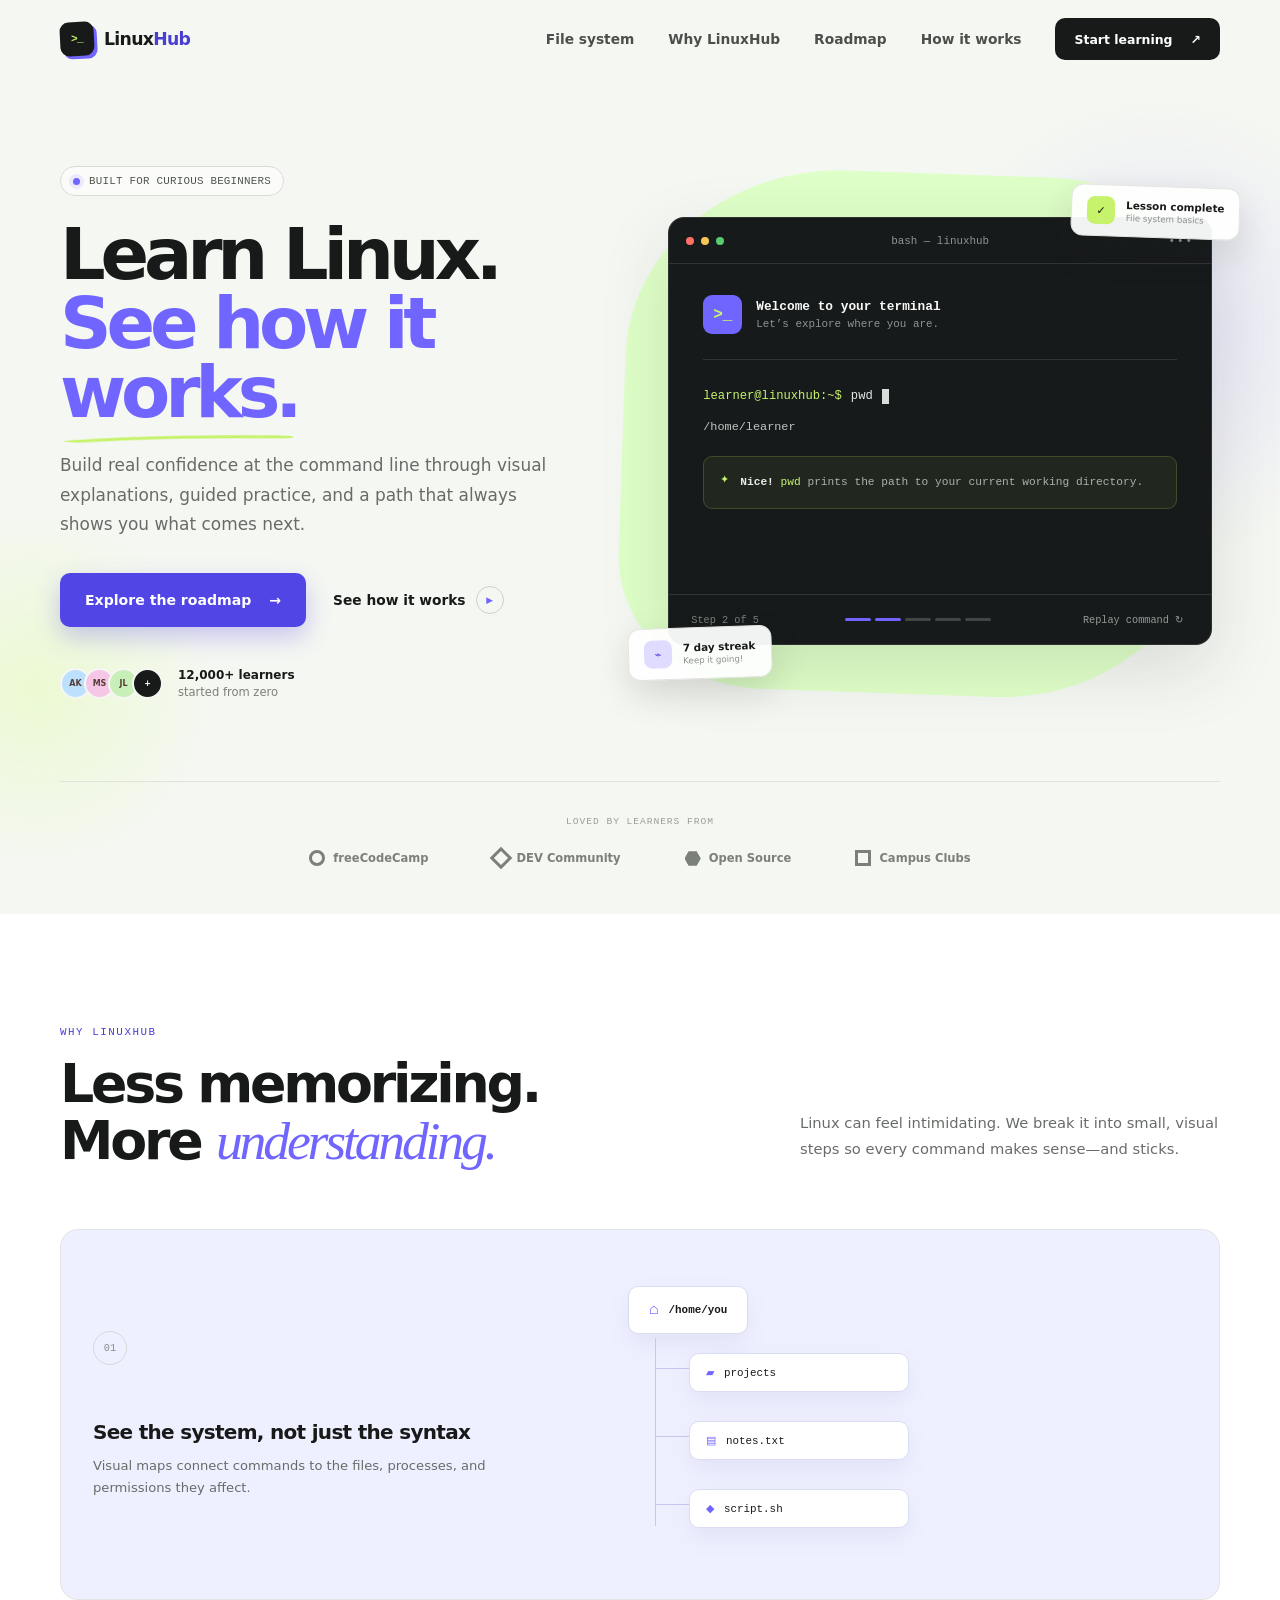
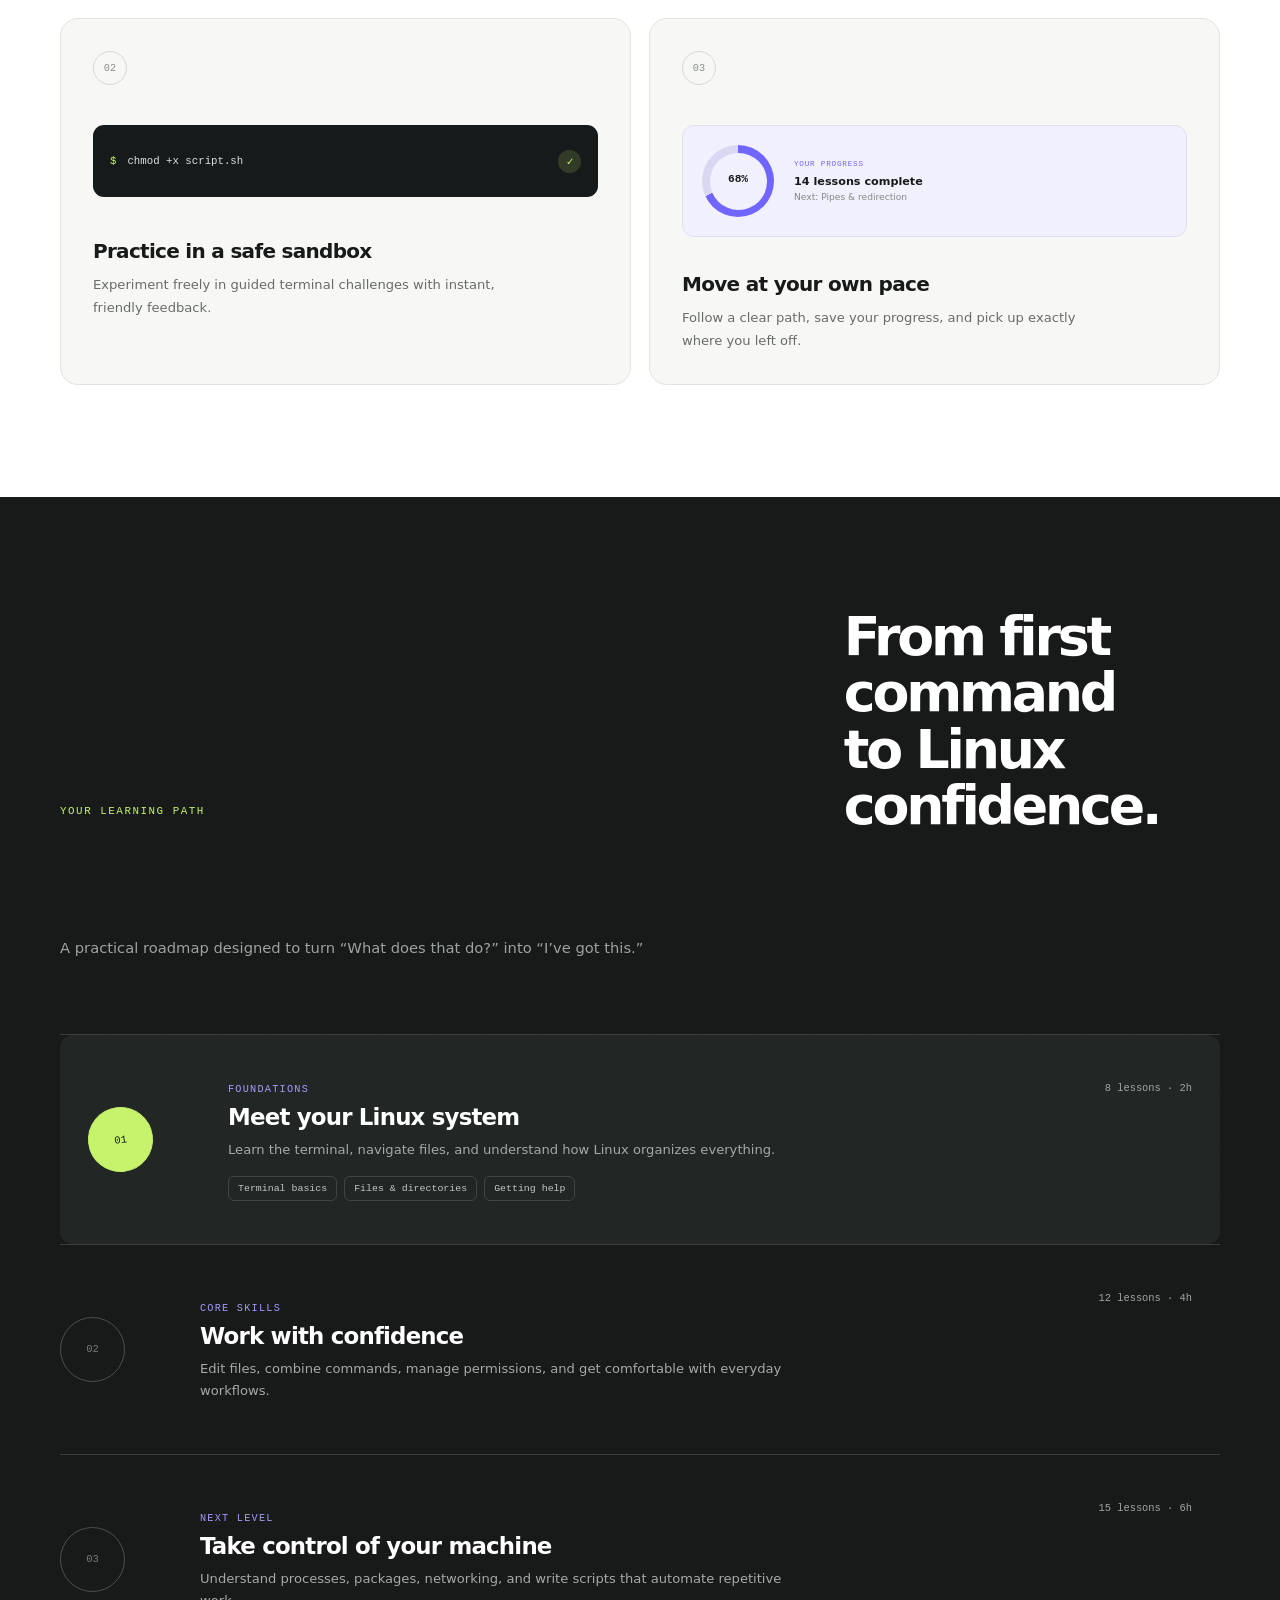
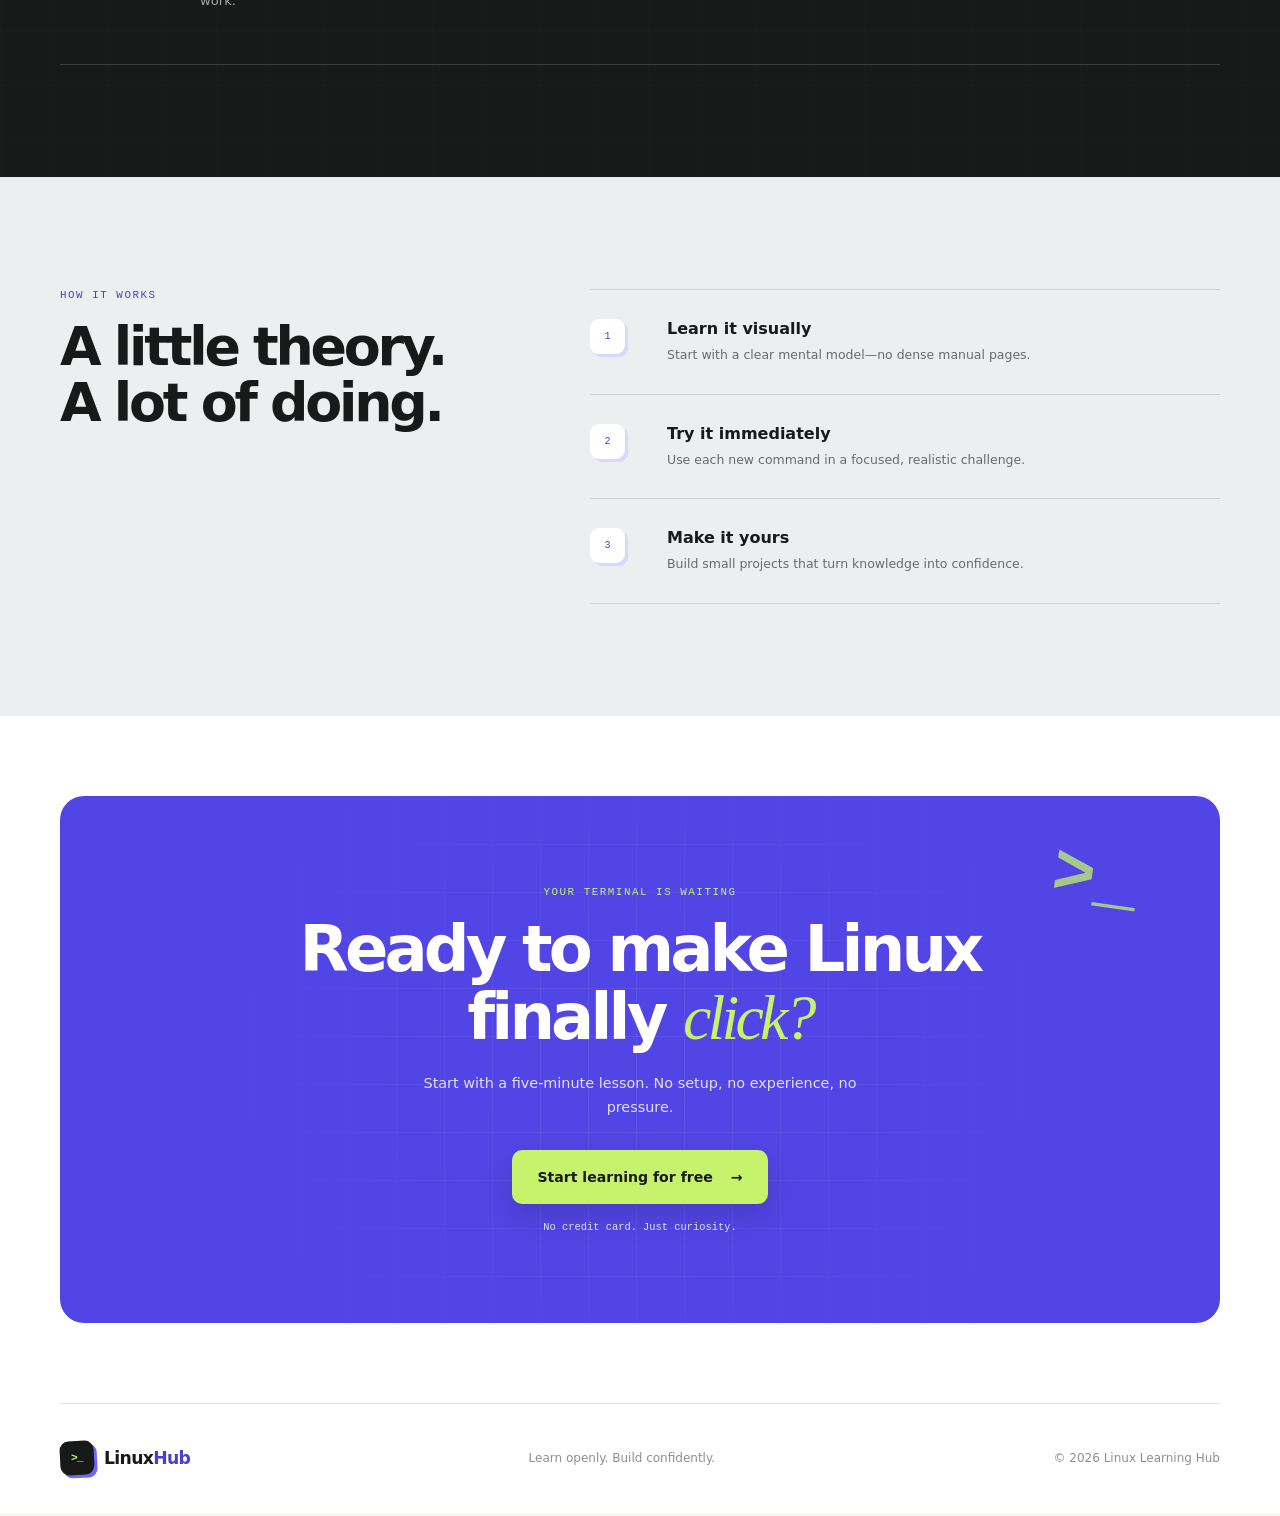
==== commit 9a9e2f29: "Add interactive Linux File System learning module" ====
--- a/index.html
+++ b/index.html
@@ -42,6 +42,7 @@
           aria-label="Primary navigation"
           data-nav
         >
+          <a href="filesystem.html">File system</a>
           <a href="#features">Why LinuxHub</a>
           <a href="#roadmap">Roadmap</a>
           <a href="#about">How it works</a>
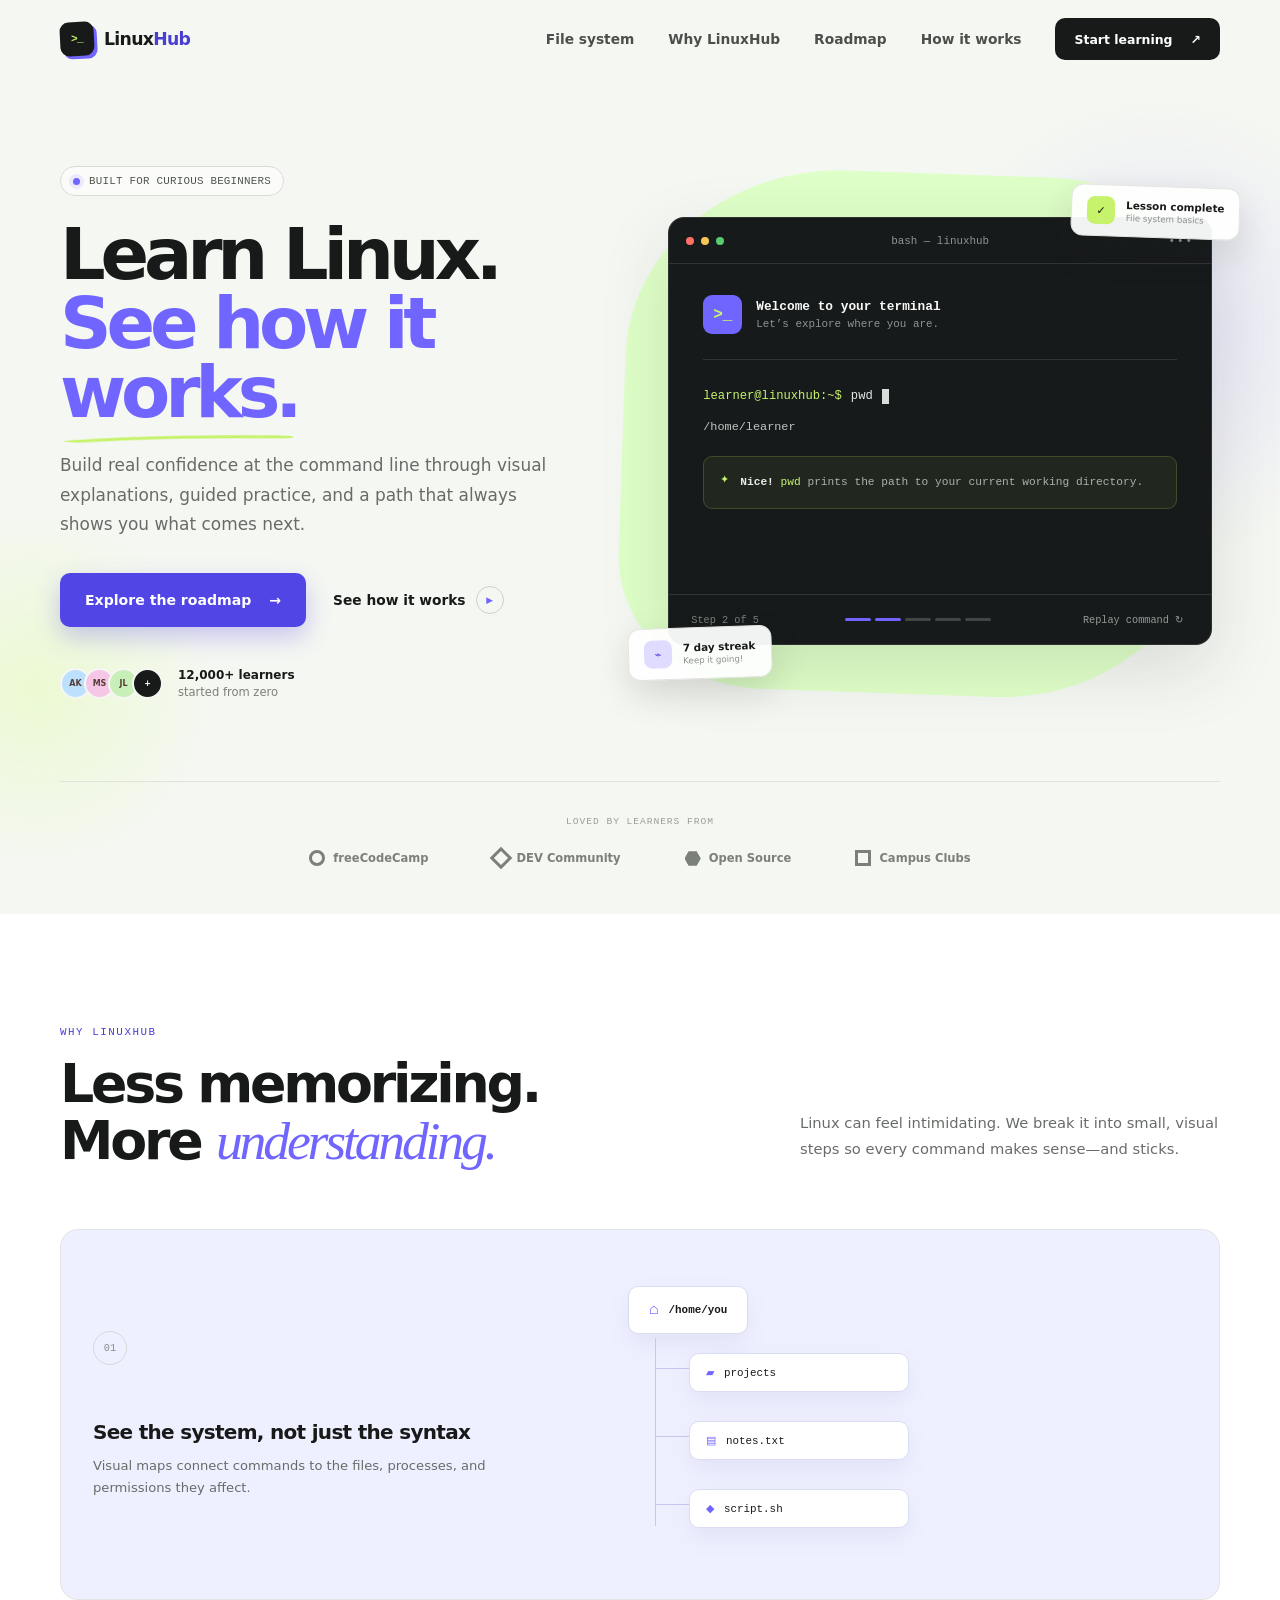
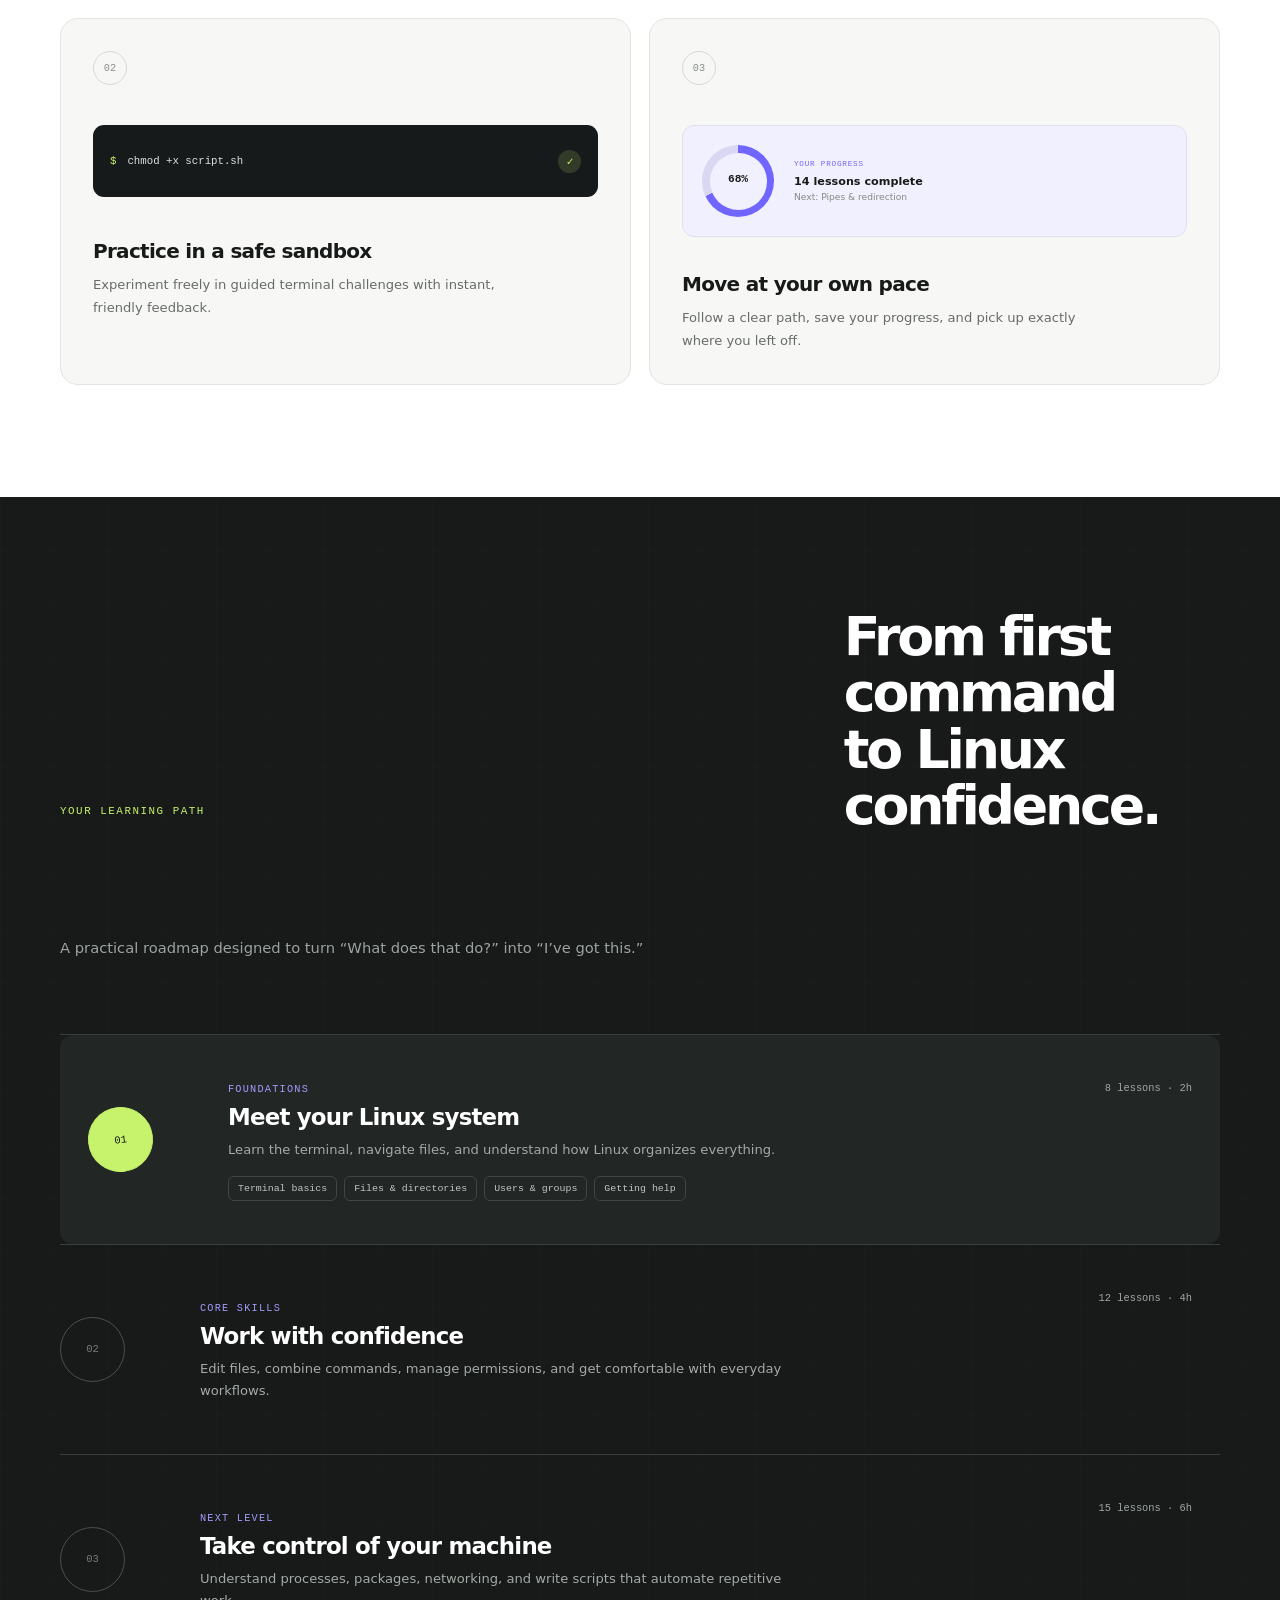
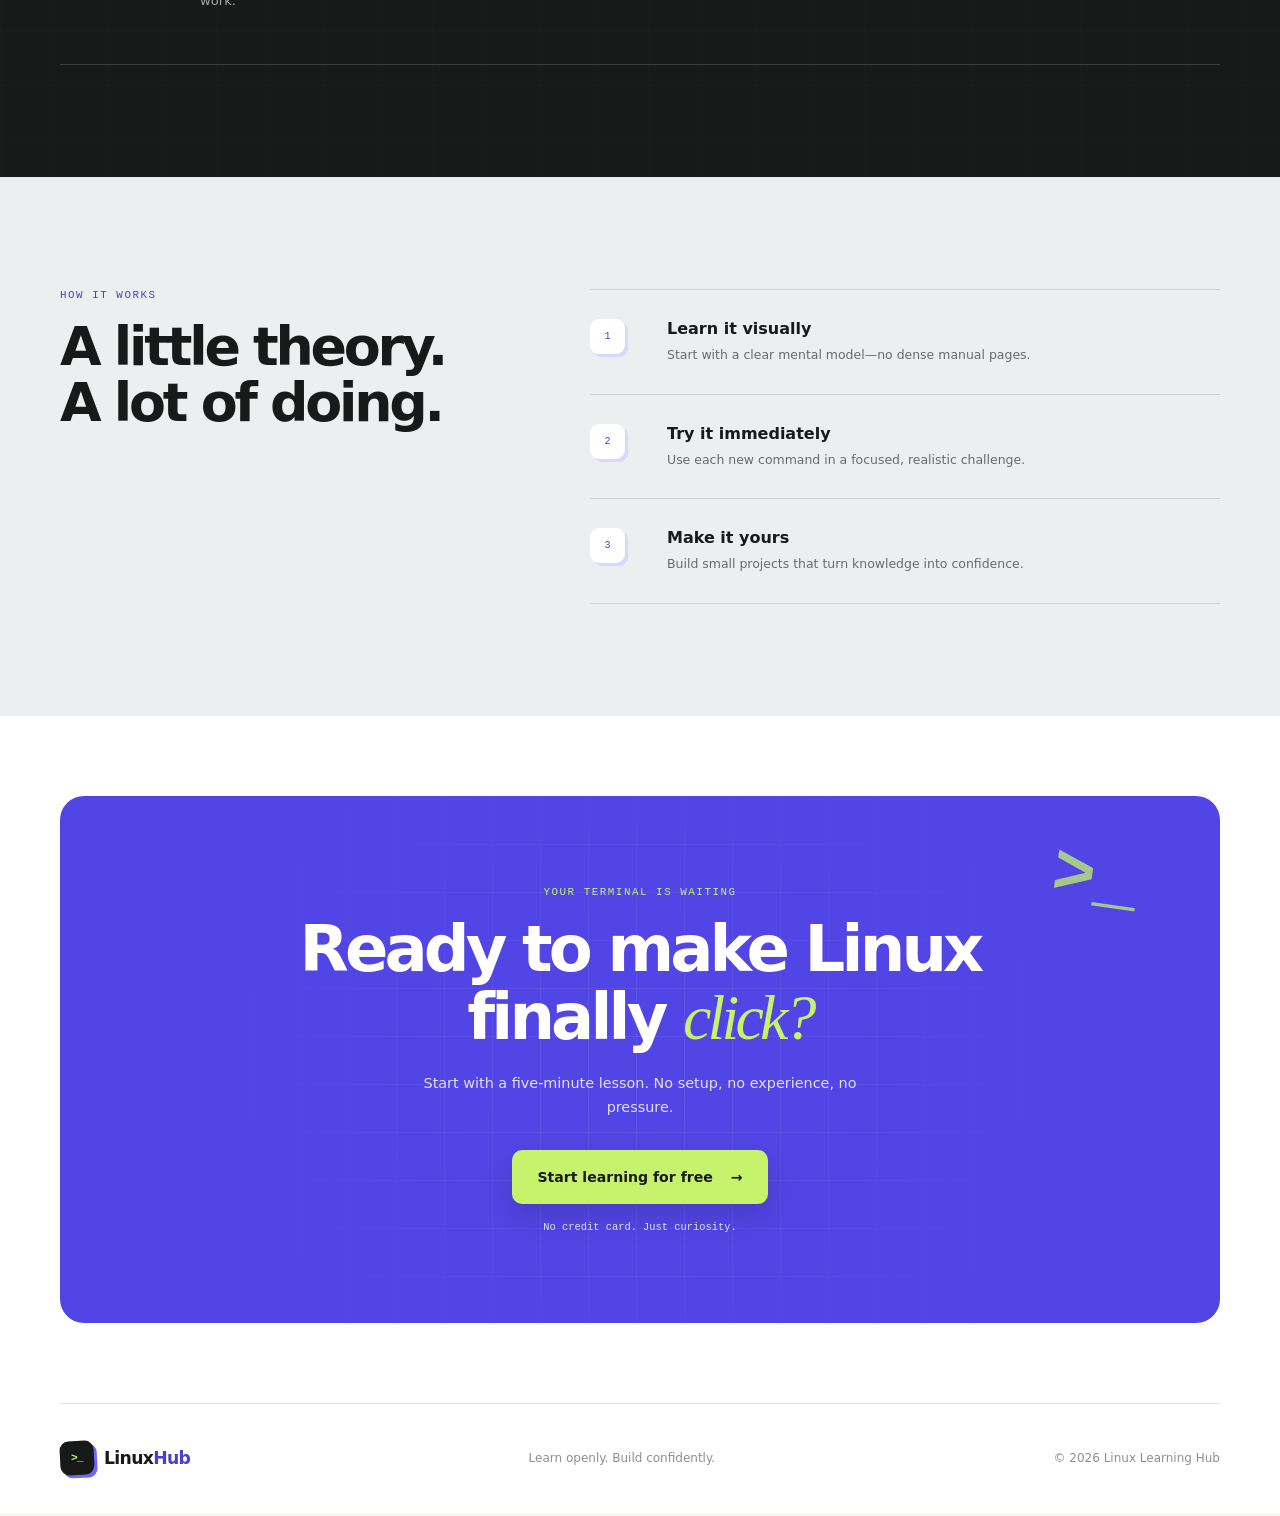
==== commit 4451c115: "Add interactive Users & Groups learning module" ====
--- a/index.html
+++ b/index.html
@@ -294,6 +294,7 @@
                 <ul class="topic-list" id="roadmap-topics-1">
                   <li>Terminal basics</li>
                   <li>Files &amp; directories</li>
+                  <li><a href="users-groups.html">Users &amp; groups</a></li>
                   <li>Getting help</li>
                 </ul>
               </div>
--- a/styles.css
+++ b/styles.css
@@ -1202,6 +1202,11 @@
 
 .topic-list[hidden] {
   display: none;
+}
+
+.topic-list a {
+  position: relative;
+  z-index: 3;
 }
 
 .topic-list li {
